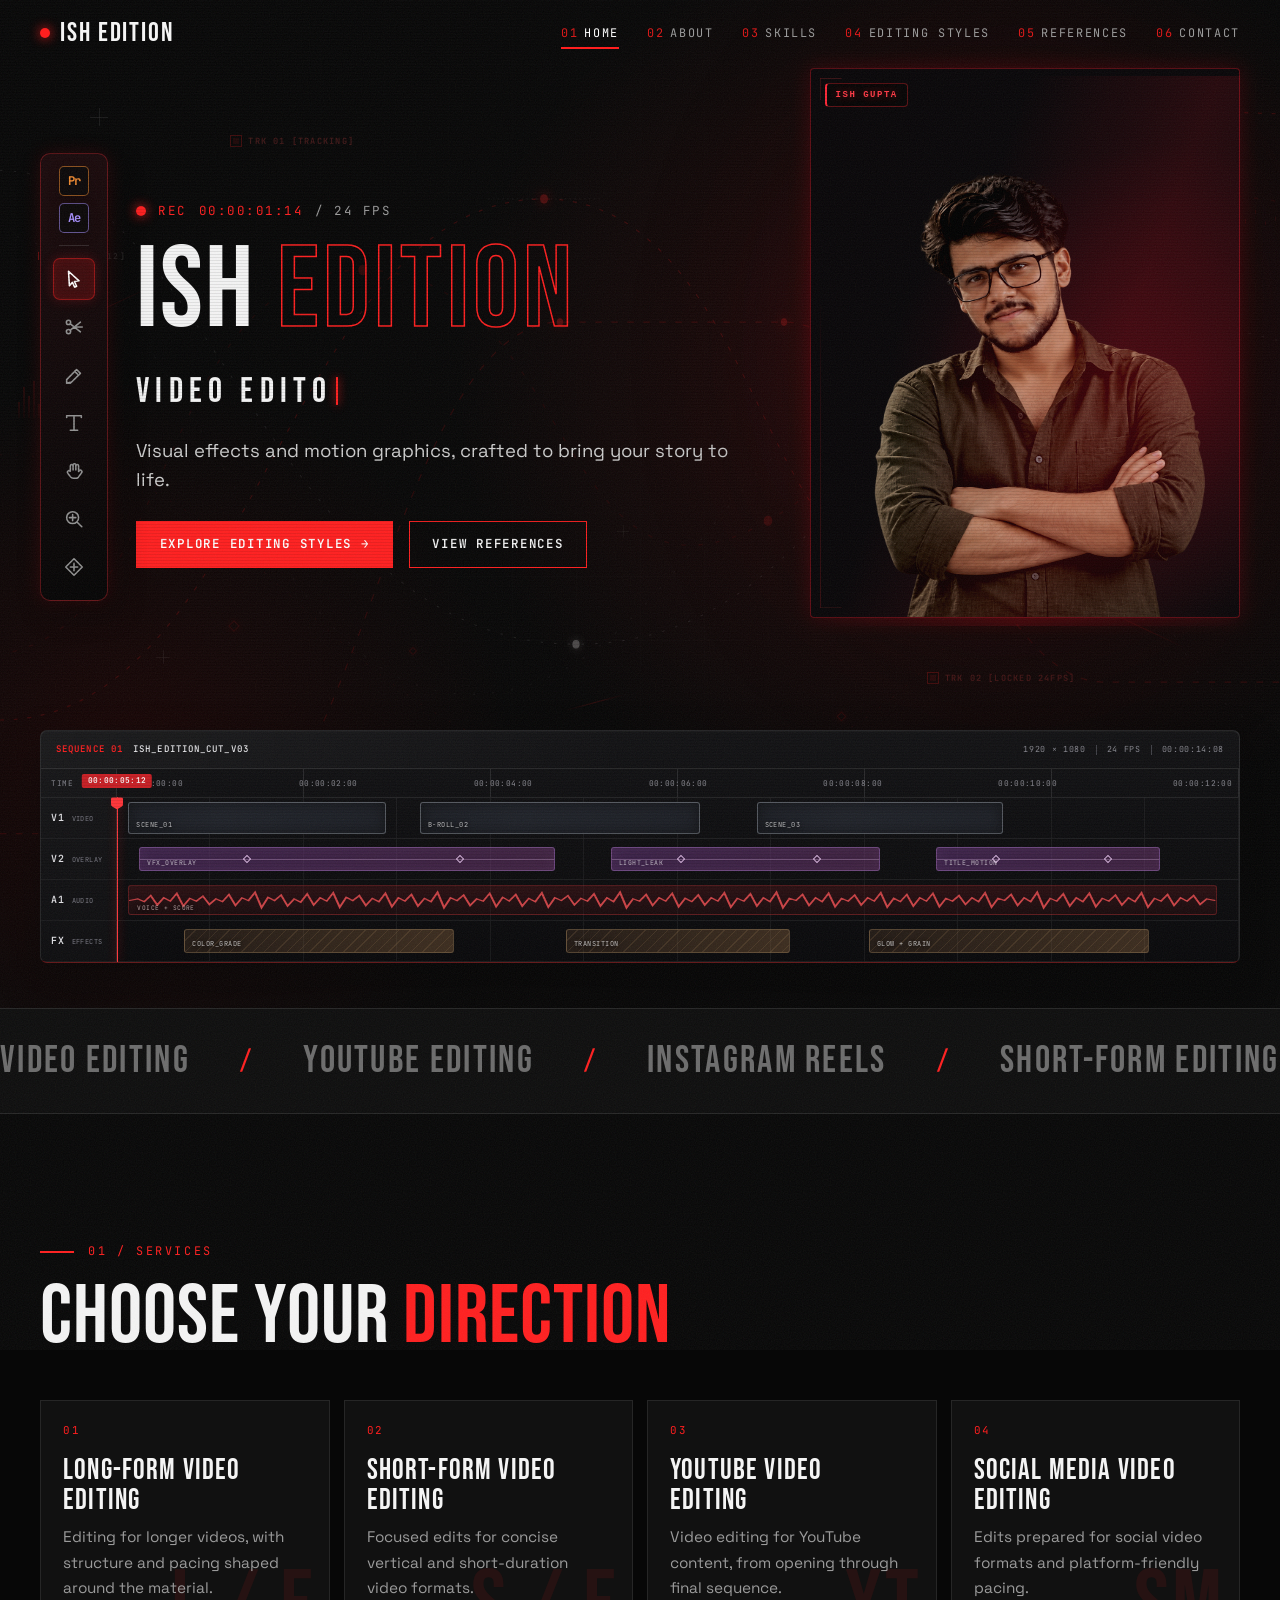
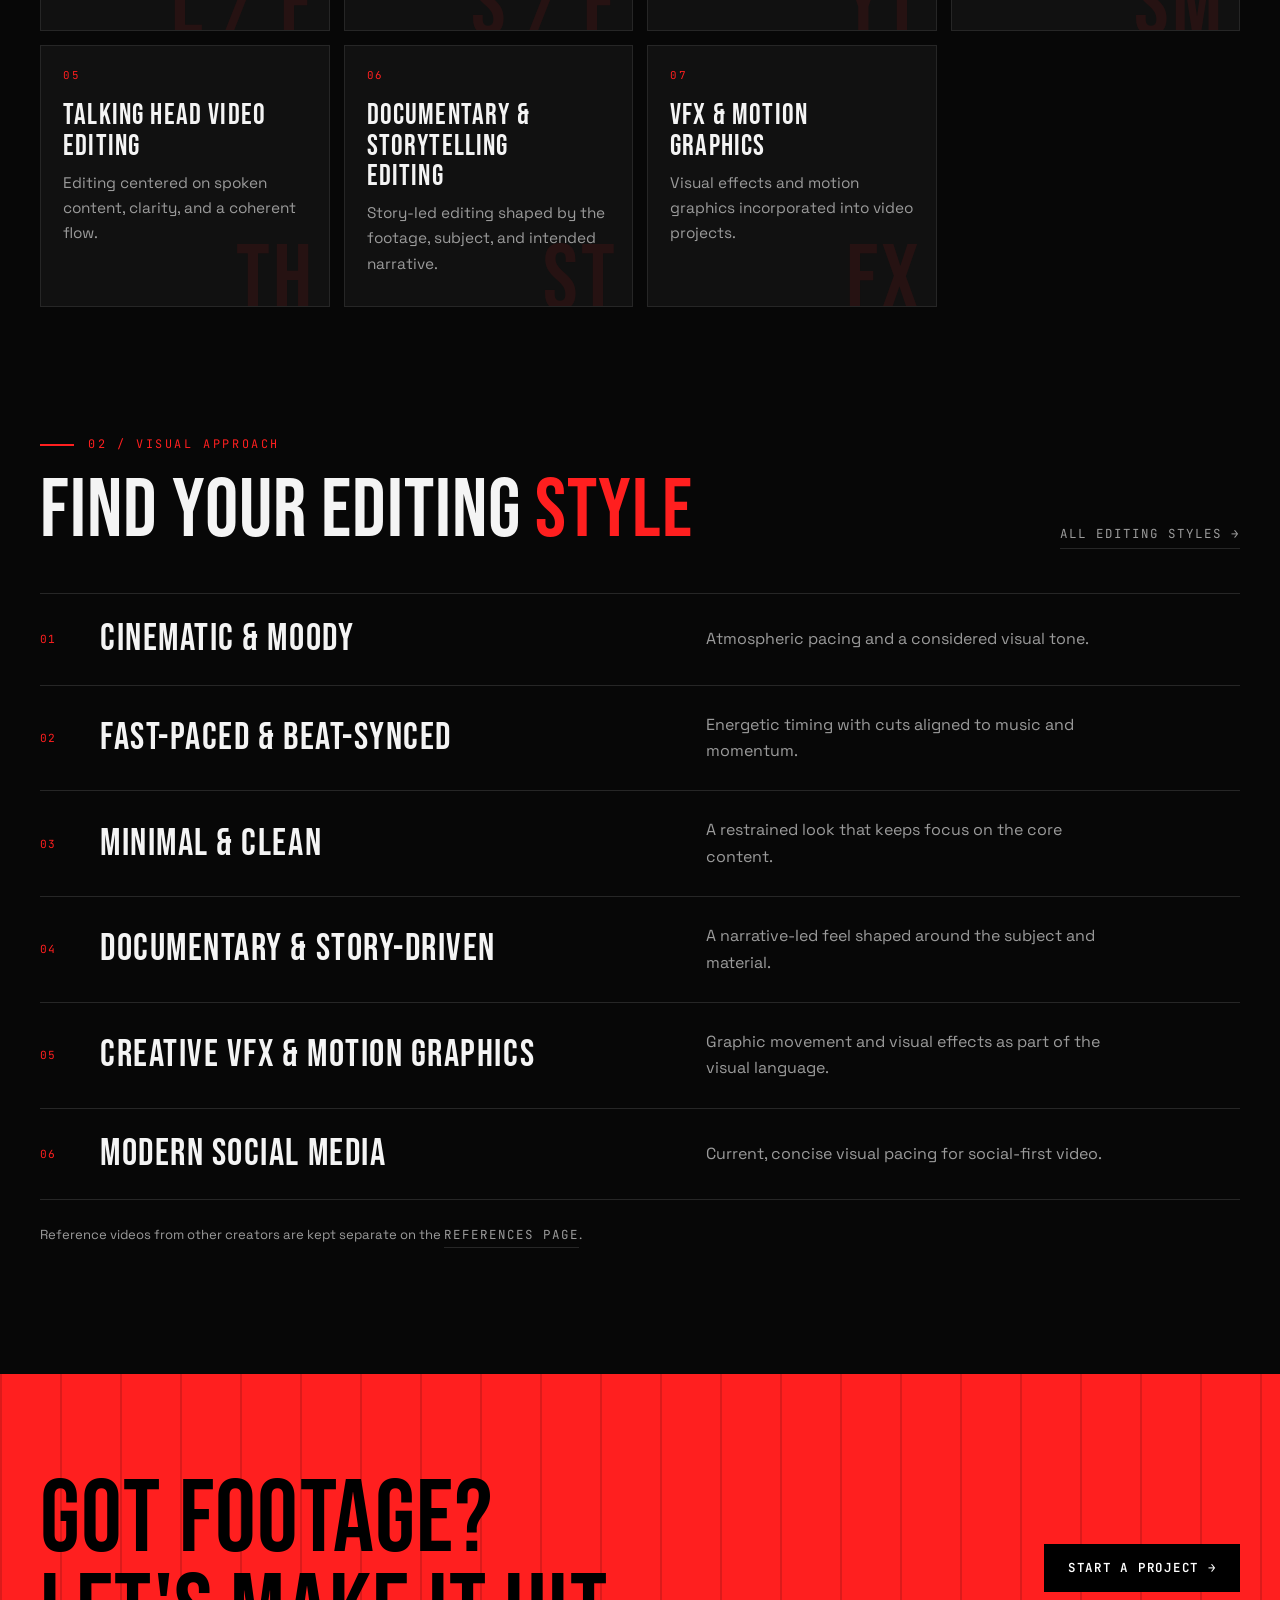
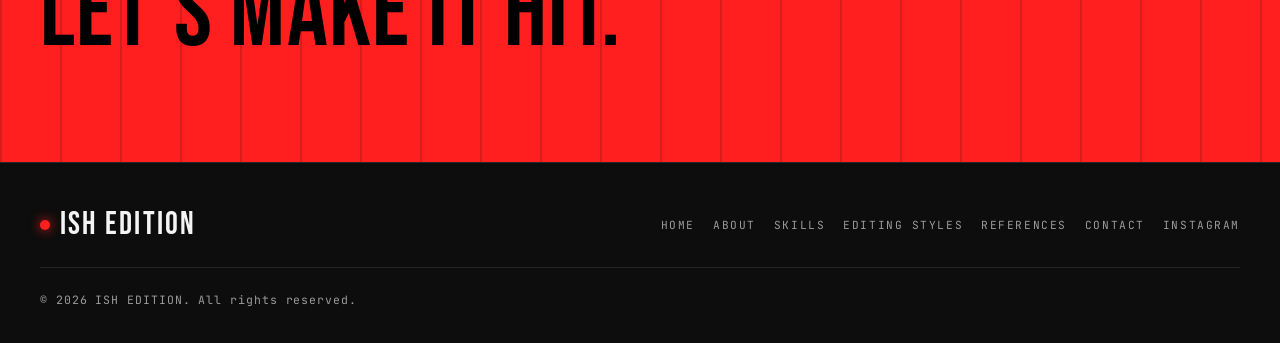
==== index.html @ 2bcb92cf "Initial commit" ====
<!doctype html>
<html lang="en">
<head>
<meta charset="utf-8">
<meta name="viewport" content="width=device-width,initial-scale=1">
<title>ISH EDITION | Video Editor &amp; VFX Artist</title>
<meta name="description" content="ISH EDITION — Video Editor and VFX Artist. Explore editing styles, VFX, and related creative services.">
<meta name="theme-color" content="#070707">
<meta property="og:title" content="ISH EDITION | Video Editor &amp; VFX Artist">
<meta property="og:description" content="Explore video editing styles, VFX, and related creative services from ISH EDITION.">
<meta property="og:type" content="website">
<link rel="icon" href="data:image/svg+xml,%3Csvg xmlns='http://www.w3.org/2000/svg' viewBox='0 0 32 32'%3E%3Crect width='32' height='32' fill='%23070707'/%3E%3Ccircle cx='16' cy='16' r='8' fill='%23ff1f1f'/%3E%3C/svg%3E">
<link rel="preconnect" href="https://fonts.googleapis.com">
<link rel="preconnect" href="https://fonts.gstatic.com" crossorigin>
<link href="https://fonts.googleapis.com/css2?family=Bebas+Neue&family=JetBrains+Mono:wght@400;600&family=Space+Grotesk:wght@400;500;700&display=swap" rel="stylesheet">
<link rel="stylesheet" href="css/style.css">
</head>
<body data-page="home">
<a class="skip" href="#main">Skip to content</a>
<div id="site-header"></div>
<main id="main">

<section class="hero" id="top">
  <div class="wrap hero-wrap">
    <div class="hero-main-layout">
      <!-- Left Column: Vertical Toolbar + Hero Content -->
      <div class="hero-left-col">
        <!-- Vertical Toolbar positioned on the left side of the title -->
        <aside class="hero-toolbar" role="toolbar" aria-label="Editing tools">
          <div class="toolbar-apps">
            <span class="toolbar-app app-badge app-pr" aria-label="Premiere-inspired tools">Pr</span>
            <span class="toolbar-app app-badge app-ae" aria-label="After Effects-inspired tools">Ae</span>
          </div>
          <span class="toolbar-divider" aria-hidden="true"></span>
          <div class="toolbar-tools">
            <button class="tool-button selected" type="button" aria-label="Selection tool" aria-pressed="true" title="Selection tool">
              <svg viewBox="0 0 24 24" aria-hidden="true"><path d="M6 3.5 17.5 14l-5 .7 2.4 5.3-2.2 1-2.4-5.3-3.3 3.6Z"/></svg>
            </button>
            <button class="tool-button" type="button" aria-label="Razor cut tool" aria-pressed="false" title="Razor / cut">
              <svg viewBox="0 0 24 24" aria-hidden="true"><circle cx="6" cy="7" r="2.3"/><circle cx="6" cy="17" r="2.3"/><path d="m8 8.5 11 8.8M8 15.5 19 6.7M13 12h8"/></svg>
            </button>
            <button class="tool-button" type="button" aria-label="Pen tool" aria-pressed="false" title="Pen tool">
              <svg viewBox="0 0 24 24" aria-hidden="true"><path d="m4 17 10.8-11 4.2 4.2L8 21H4Z"/><path d="m12.8 8.1 3.1 3.1M4 21l4-1"/></svg>
            </button>
            <button class="tool-button" type="button" aria-label="Text tool" aria-pressed="false" title="Text tool">
              <svg viewBox="0 0 24 24" aria-hidden="true"><path d="M4 6V4h16v2M12 4v16M8 20h8"/></svg>
            </button>
            <button class="tool-button" type="button" aria-label="Hand tool" aria-pressed="false" title="Hand tool">
              <svg viewBox="0 0 24 24" aria-hidden="true"><path d="M8 12V6.5a1.5 1.5 0 0 1 3 0V11 5.5a1.5 1.5 0 0 1 3 0V11 6.5a1.5 1.5 0 0 1 3 0v6l1-1a1.7 1.7 0 0 1 2.5 2.2l-3.7 5A4 4 0 0 1 14.6 20h-3.2a4 4 0 0 1-3.2-1.6l-3-4a1.7 1.7 0 0 1 2.6-2.2Z"/></svg>
            </button>
            <button class="tool-button" type="button" aria-label="Zoom tool" aria-pressed="false" title="Zoom tool">
              <svg viewBox="0 0 24 24" aria-hidden="true"><circle cx="10.5" cy="10.5" r="6.5"/><path d="m15.5 15.5 5 5M10.5 7v7M7 10.5h7"/></svg>
            </button>
            <button class="tool-button" type="button" aria-label="Keyframe tool" aria-pressed="false" title="Keyframe tool">
              <svg viewBox="0 0 24 24" aria-hidden="true"><path d="m12 3 9 9-9 9-9-9Z"/><path d="M8 12h8M12 8v8"/></svg>
            </button>
          </div>
        </aside>

        <!-- Main Title & Copy -->
        <div class="hero-copy">
          <p class="rec reveal"><i class="rec-dot"></i> REC <span data-timecode>00:00:00:00</span> <em>/ 24 FPS</em></p>
          <h1 class="hero-title reveal" style="--d:80ms" aria-label="ISH EDITION">
            <span class="glitch" data-text="ISH">ISH</span>
            <span class="outline">EDITION</span>
          </h1>
          <div class="hero-role reveal" style="--d:160ms" aria-label="Video Editor and VFX Artist">
            <span class="role-type-slot"><span id="role-typewriter" aria-live="polite"></span><span class="tw-cursor" aria-hidden="true"></span></span>
          </div>
          <p class="hero-lede reveal" style="--d:240ms">Visual effects and motion graphics, crafted to bring your story to life.</p>
          <div class="hero-cta reveal" style="--d:320ms">
            <a class="btn btn-primary" href="work.html">Explore editing styles <span class="arr">&rarr;</span></a>
            <a class="btn btn-ghost" href="references.html">View references</a>
          </div>
        </div>
      </div>

      <div class="hero-photo-stage">
        <div class="photo-ambient-glow"></div>
        <div class="photo-frame-target" id="hero-photo-container">
          <img class="hero-portrait" src="assets/img/hero-fp-cutout.png" alt="Portrait of the Video Editor and VFX Artist behind ISH EDITION" decoding="async">
        </div>
      </div>
    </div>

    <!-- Editing timeline -->
    <div class="edit-timeline" aria-hidden="true">
      <div class="edit-timeline-head">
        <div class="timeline-sequence"><span>SEQUENCE 01</span><b>ISH_EDITION_CUT_V03</b></div>
        <div class="timeline-format"><span>1920 × 1080</span><i></i><span>24 FPS</span><i></i><span>00:00:14:08</span></div>
      </div>
      <div class="timeline-scroll">
        <div class="timeline-board">
          <div class="timeline-ruler">
            <div class="timeline-label timeline-ruler-label">TIME</div>
            <div class="timeline-ruler-track">
              <span>00:00:00:00</span><span>00:00:02:00</span><span>00:00:04:00</span><span>00:00:06:00</span><span>00:00:08:00</span><span>00:00:10:00</span><span>00:00:12:00</span>
            </div>
          </div>
          <div class="timeline-lane timeline-video-lane">
            <div class="timeline-label"><b>V1</b><span>VIDEO</span></div>
            <div class="timeline-track">
              <div class="timeline-clip video-clip video-clip-a"><video src="assets/videos/sample-1.mp4" muted autoplay loop playsinline></video><span>SCENE_01</span></div>
              <div class="timeline-clip video-clip video-clip-b"><video src="assets/videos/sample-3.mp4" muted autoplay loop playsinline></video><span>B-ROLL_02</span></div>
              <div class="timeline-clip video-clip video-clip-c"><video src="assets/videos/sample-5.mp4" muted autoplay loop playsinline></video><span>SCENE_03</span></div>
            </div>
          </div>
          <div class="timeline-lane">
            <div class="timeline-label"><b>V2</b><span>OVERLAY</span></div>
            <div class="timeline-track">
              <div class="timeline-clip overlay-clip overlay-clip-a"><i></i><span>VFX_OVERLAY</span></div>
              <div class="timeline-clip overlay-clip overlay-clip-b"><i></i><span>LIGHT_LEAK</span></div>
              <div class="timeline-clip overlay-clip overlay-clip-c"><i></i><span>TITLE_MOTION</span></div>
            </div>
          </div>
          <div class="timeline-lane">
            <div class="timeline-label"><b>A1</b><span>AUDIO</span></div>
            <div class="timeline-track">
              <div class="timeline-clip audio-clip"><svg viewBox="0 0 1000 40" preserveAspectRatio="none"><path d="M0 21 L8 18 14 23 20 12 26 29 32 16 38 22 44 8 50 31 56 17 62 22 68 13 74 28 80 18 86 23 92 10 98 30 104 16 110 21 116 6 122 34 128 15 134 21 140 11 146 31 152 18 158 24 164 9 170 29 176 16 182 22 188 7 194 33 200 15 206 21 212 12 218 30 224 17 230 23 236 8 242 32 248 16 254 22 260 10 266 31 272 17 278 23 284 6 290 34 296 16 302 21 308 11 314 30 320 18 326 22 332 8 338 32 344 15 350 22 356 10 362 31 368 17 374 23 380 7 386 33 392 16 398 21 404 12 410 29 416 17 422 22 428 9 434 31 440 16 446 23 452 6 458 34 464 18 470 22 476 10 482 30 488 16 494 22 500 8 506 32 512 17 518 23 524 11 530 29 536 16 542 22 548 7 554 33 560 17 566 22 572 9 578 31 584 16 590 23 596 6 602 34 608 17 614 21 620 10 626 30 632 16 638 23 644 8 650 32 656 17 662 22 668 11 674 29 680 16 686 22 692 7 698 33 704 17 710 23 716 10 722 31 728 16 734 22 740 8 746 32 752 17 758 22 764 12 770 28 776 16 782 23 788 7 794 33 800 17 806 21 812 10 818 30 824 16 830 23 836 6 842 34 848 17 854 22 860 9 866 31 872 16 878 23 884 8 890 32 896 17 902 22 908 11 914 29 920 16 926 23 932 7 938 33 944 17 950 22 956 10 962 30 968 16 974 22 980 12 986 28 992 18 1000 21" fill="none" stroke="currentColor" stroke-width="2"/></svg><span>VOICE + SCORE</span></div>
            </div>
          </div>
          <div class="timeline-lane">
            <div class="timeline-label"><b>FX</b><span>EFFECTS</span></div>
            <div class="timeline-track">
              <div class="timeline-clip fx-clip fx-clip-a"><span>COLOR_GRADE</span><i></i></div>
              <div class="timeline-clip fx-clip fx-clip-b"><span>TRANSITION</span><i></i></div>
              <div class="timeline-clip fx-clip fx-clip-c"><span>GLOW + GRAIN</span><i></i></div>
            </div>
          </div>
          <div class="timeline-playhead"><span>00:00:05:12</span></div>
        </div>
      </div>
    </div>
  </div>
</section>

<div class="marquee" aria-label="Video editing and VFX services">
  <div class="marquee-track">
    <span>Video Editing</span><span>YouTube Editing</span><span>Instagram Reels</span><span>Short-form Editing</span><span>Long-form Editing</span><span>Talking Head Videos</span><span>Documentary Editing</span><span>Vlogs</span><span>Visual Effects</span><span>Motion Graphics</span>
  </div>
</div>

<section class="section">
  <div class="wrap">
    <div class="section-head">
      <div>
        <p class="eyebrow reveal">01 / Services</p>
        <h2 class="h-display h2 reveal">Choose your <span class="red">direction</span></h2>
      </div>
    </div>
    <div class="panels home-services">
      <article class="panel home-service reveal"><span class="num">01</span><h3>Long-form Video Editing</h3><p>Editing for longer videos, with structure and pacing shaped around the material.</p><span class="service-mark" aria-hidden="true">L / F</span></article>
      <article class="panel home-service reveal" style="--d:60ms"><span class="num">02</span><h3>Short-form Video Editing</h3><p>Focused edits for concise vertical and short-duration video formats.</p><span class="service-mark" aria-hidden="true">S / F</span></article>
      <article class="panel home-service reveal" style="--d:120ms"><span class="num">03</span><h3>YouTube Video Editing</h3><p>Video editing for YouTube content, from opening through final sequence.</p><span class="service-mark" aria-hidden="true">YT</span></article>
      <article class="panel home-service reveal" style="--d:180ms"><span class="num">04</span><h3>Social Media Video Editing</h3><p>Edits prepared for social video formats and platform-friendly pacing.</p><span class="service-mark" aria-hidden="true">SM</span></article>
      <article class="panel home-service reveal" style="--d:60ms"><span class="num">05</span><h3>Talking Head Video Editing</h3><p>Editing centered on spoken content, clarity, and a coherent flow.</p><span class="service-mark" aria-hidden="true">TH</span></article>
      <article class="panel home-service reveal" style="--d:120ms"><span class="num">06</span><h3>Documentary &amp; Storytelling Editing</h3><p>Story-led editing shaped by the footage, subject, and intended narrative.</p><span class="service-mark" aria-hidden="true">ST</span></article>
      <article class="panel home-service reveal" style="--d:180ms"><span class="num">07</span><h3>VFX &amp; Motion Graphics</h3><p>Visual effects and motion graphics incorporated into video projects.</p><span class="service-mark" aria-hidden="true">FX</span></article>
    </div>
  </div>
</section>

<section class="section" style="padding-top:0">
  <div class="wrap">
    <div class="section-head">
      <div>
        <p class="eyebrow reveal">02 / Visual approach</p>
        <h2 class="h-display h2 reveal">Find your editing <span class="red">style</span></h2>
      </div>
      <a class="link-arrow reveal" href="work.html">All editing styles &rarr;</a>
    </div>
    <div class="style-list home-styles">
      <article class="style-row reveal"><span class="style-index">01</span><h3>Cinematic &amp; Moody</h3><p>Atmospheric pacing and a considered visual tone.</p></article>
      <article class="style-row reveal"><span class="style-index">02</span><h3>Fast-paced &amp; Beat-synced</h3><p>Energetic timing with cuts aligned to music and momentum.</p></article>
      <article class="style-row reveal"><span class="style-index">03</span><h3>Minimal &amp; Clean</h3><p>A restrained look that keeps focus on the core content.</p></article>
      <article class="style-row reveal"><span class="style-index">04</span><h3>Documentary &amp; Story-driven</h3><p>A narrative-led feel shaped around the subject and material.</p></article>
      <article class="style-row reveal"><span class="style-index">05</span><h3>Creative VFX &amp; Motion Graphics</h3><p>Graphic movement and visual effects as part of the visual language.</p></article>
      <article class="style-row reveal"><span class="style-index">06</span><h3>Modern Social Media</h3><p>Current, concise visual pacing for social-first video.</p></article>
    </div>
    <p class="fineprint" style="margin-top:24px">Reference videos from other creators are kept separate on the <a class="link-arrow" href="references.html">References page</a>.</p>
  </div>
</section>

<section class="cta-band">
  <div class="wrap">
    <h2 class="h-display">Got footage?<br>Let's make it hit.</h2>
    <a class="btn btn-dark" href="contact.html">Start a project <span class="arr">&rarr;</span></a>
  </div>
</section>
</main>
<div id="site-footer"></div>
<script src="js/config.js"></script>
<script src="js/data.js"></script>
<script src="js/main.js"></script>
<script src="js/works.js"></script>
</body>
</html>
---- css/style.css ----
/* =========================================================
   ISH EDITION — Master Stylesheet
   Imports all common modules and page-specific styles in precise cascade order.
   ========================================================= */

/* Common foundation & shared components */
@import url("common/variables.css");
@import url("common/base.css");
@import url("common/background.css");
@import url("common/header.css");
@import url("common/footer.css");
@import url("common/animations.css");

/* Page-specific styles */
@import url("pages/home.css");
@import url("pages/about.css");
@import url("pages/skills.css");
@import url("pages/editing-styles.css");
@import url("pages/references.css");
@import url("pages/contact.css");

/* Shared responsive layout breakpoints & reduced motion */
@import url("common/responsive.css");
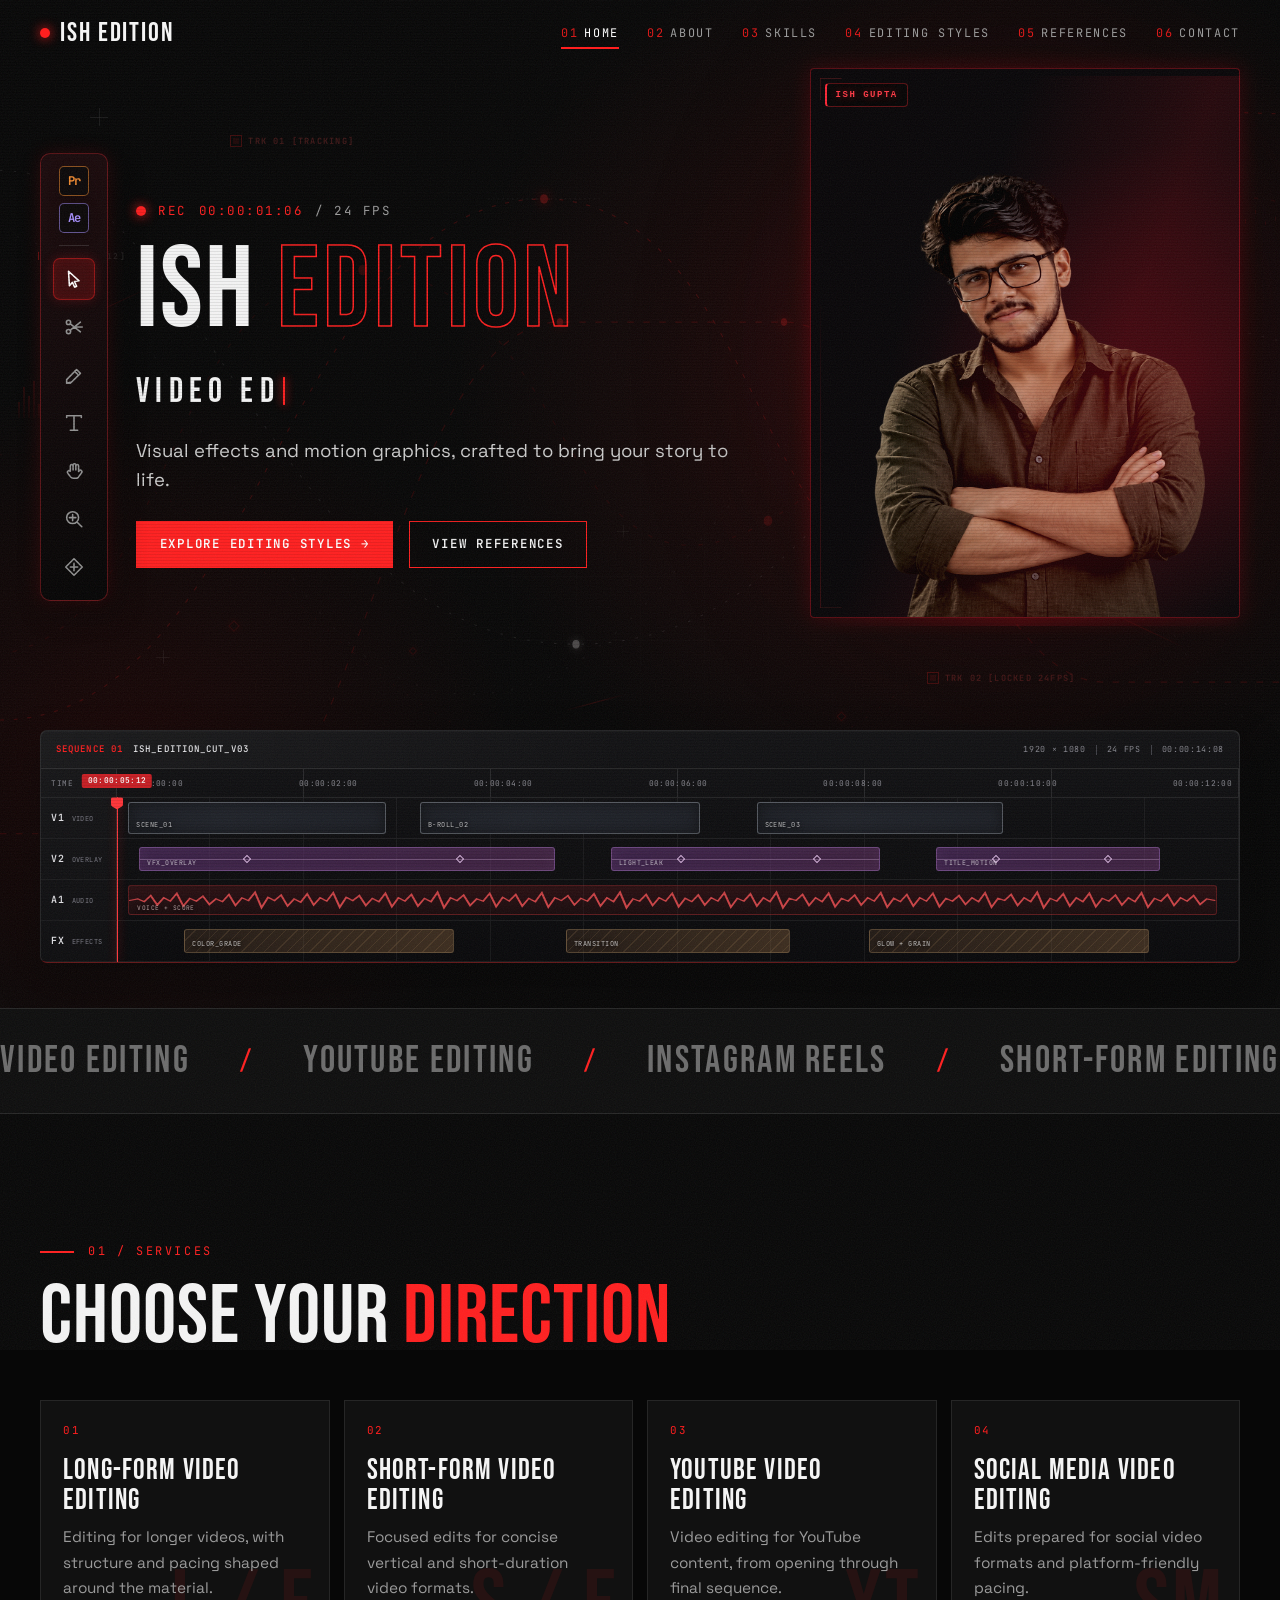
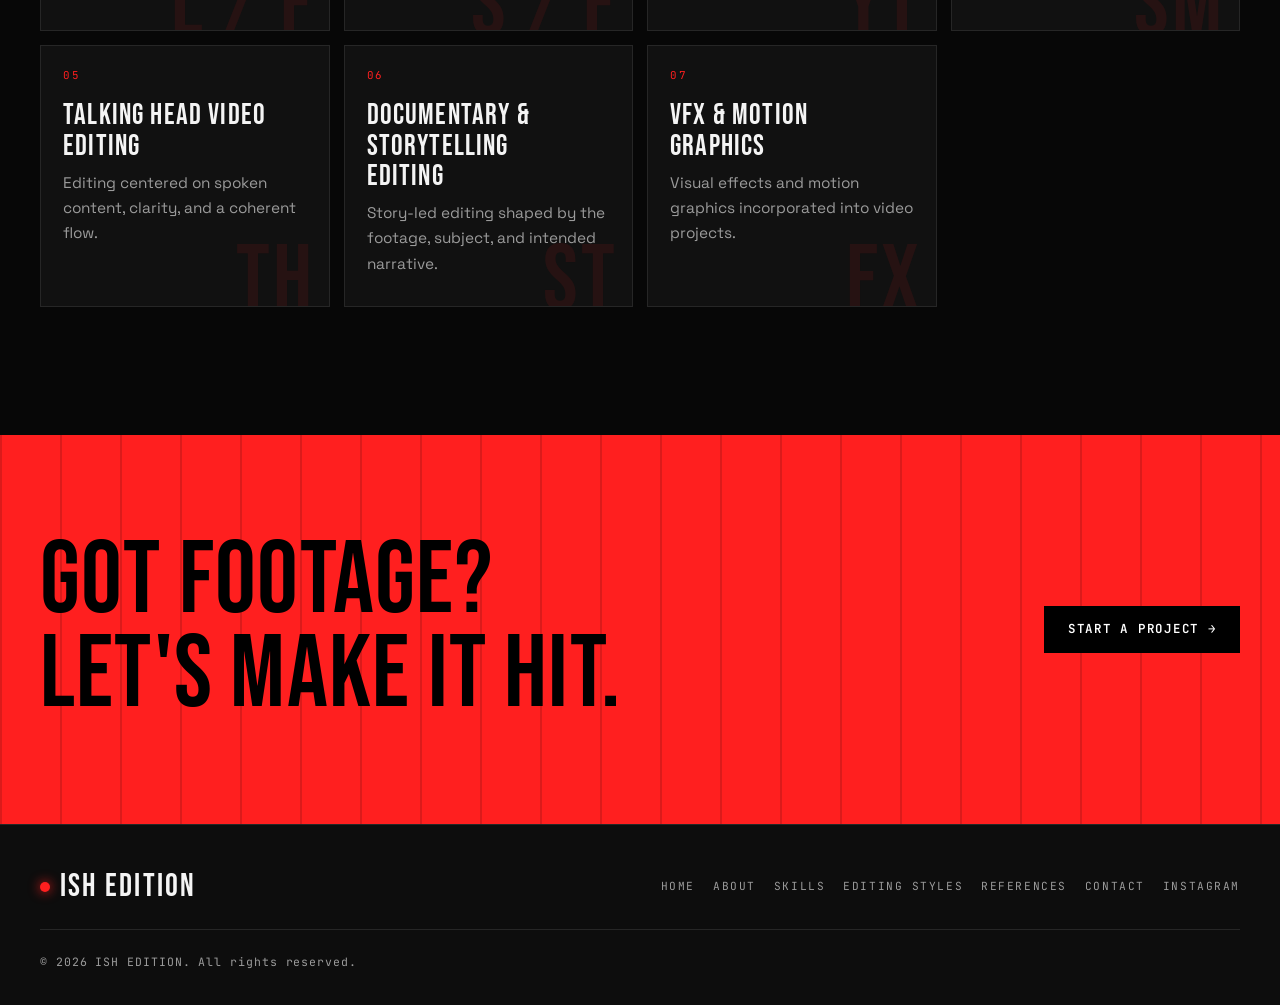
==== commit 5141e532: "Updated project" ====
--- a/index.html
+++ b/index.html
@@ -100,9 +100,9 @@
           <div class="timeline-lane timeline-video-lane">
             <div class="timeline-label"><b>V1</b><span>VIDEO</span></div>
             <div class="timeline-track">
-              <div class="timeline-clip video-clip video-clip-a"><video src="assets/videos/sample-1.mp4" muted autoplay loop playsinline></video><span>SCENE_01</span></div>
-              <div class="timeline-clip video-clip video-clip-b"><video src="assets/videos/sample-3.mp4" muted autoplay loop playsinline></video><span>B-ROLL_02</span></div>
-              <div class="timeline-clip video-clip video-clip-c"><video src="assets/videos/sample-5.mp4" muted autoplay loop playsinline></video><span>SCENE_03</span></div>
+              <div class="timeline-clip video-clip video-clip-a"><video src="assets/videos/preview/documentry/d1-preview.mp4" muted autoplay loop playsinline></video><span>SCENE_01</span></div>
+              <div class="timeline-clip video-clip video-clip-b"><video src="assets/videos/preview/vlog/v1-preview.mp4" muted autoplay loop playsinline></video><span>B-ROLL_02</span></div>
+              <div class="timeline-clip video-clip video-clip-c"><video src="assets/videos/preview/challenge/chl1-preview.mp4" muted autoplay loop playsinline></video><span>SCENE_03</span></div>
             </div>
           </div>
           <div class="timeline-lane">
@@ -160,26 +160,6 @@
   </div>
 </section>
 
-<section class="section" style="padding-top:0">
-  <div class="wrap">
-    <div class="section-head">
-      <div>
-        <p class="eyebrow reveal">02 / Visual approach</p>
-        <h2 class="h-display h2 reveal">Find your editing <span class="red">style</span></h2>
-      </div>
-      <a class="link-arrow reveal" href="work.html">All editing styles &rarr;</a>
-    </div>
-    <div class="style-list home-styles">
-      <article class="style-row reveal"><span class="style-index">01</span><h3>Cinematic &amp; Moody</h3><p>Atmospheric pacing and a considered visual tone.</p></article>
-      <article class="style-row reveal"><span class="style-index">02</span><h3>Fast-paced &amp; Beat-synced</h3><p>Energetic timing with cuts aligned to music and momentum.</p></article>
-      <article class="style-row reveal"><span class="style-index">03</span><h3>Minimal &amp; Clean</h3><p>A restrained look that keeps focus on the core content.</p></article>
-      <article class="style-row reveal"><span class="style-index">04</span><h3>Documentary &amp; Story-driven</h3><p>A narrative-led feel shaped around the subject and material.</p></article>
-      <article class="style-row reveal"><span class="style-index">05</span><h3>Creative VFX &amp; Motion Graphics</h3><p>Graphic movement and visual effects as part of the visual language.</p></article>
-      <article class="style-row reveal"><span class="style-index">06</span><h3>Modern Social Media</h3><p>Current, concise visual pacing for social-first video.</p></article>
-    </div>
-    <p class="fineprint" style="margin-top:24px">Reference videos from other creators are kept separate on the <a class="link-arrow" href="references.html">References page</a>.</p>
-  </div>
-</section>
 
 <section class="cta-band">
   <div class="wrap">
